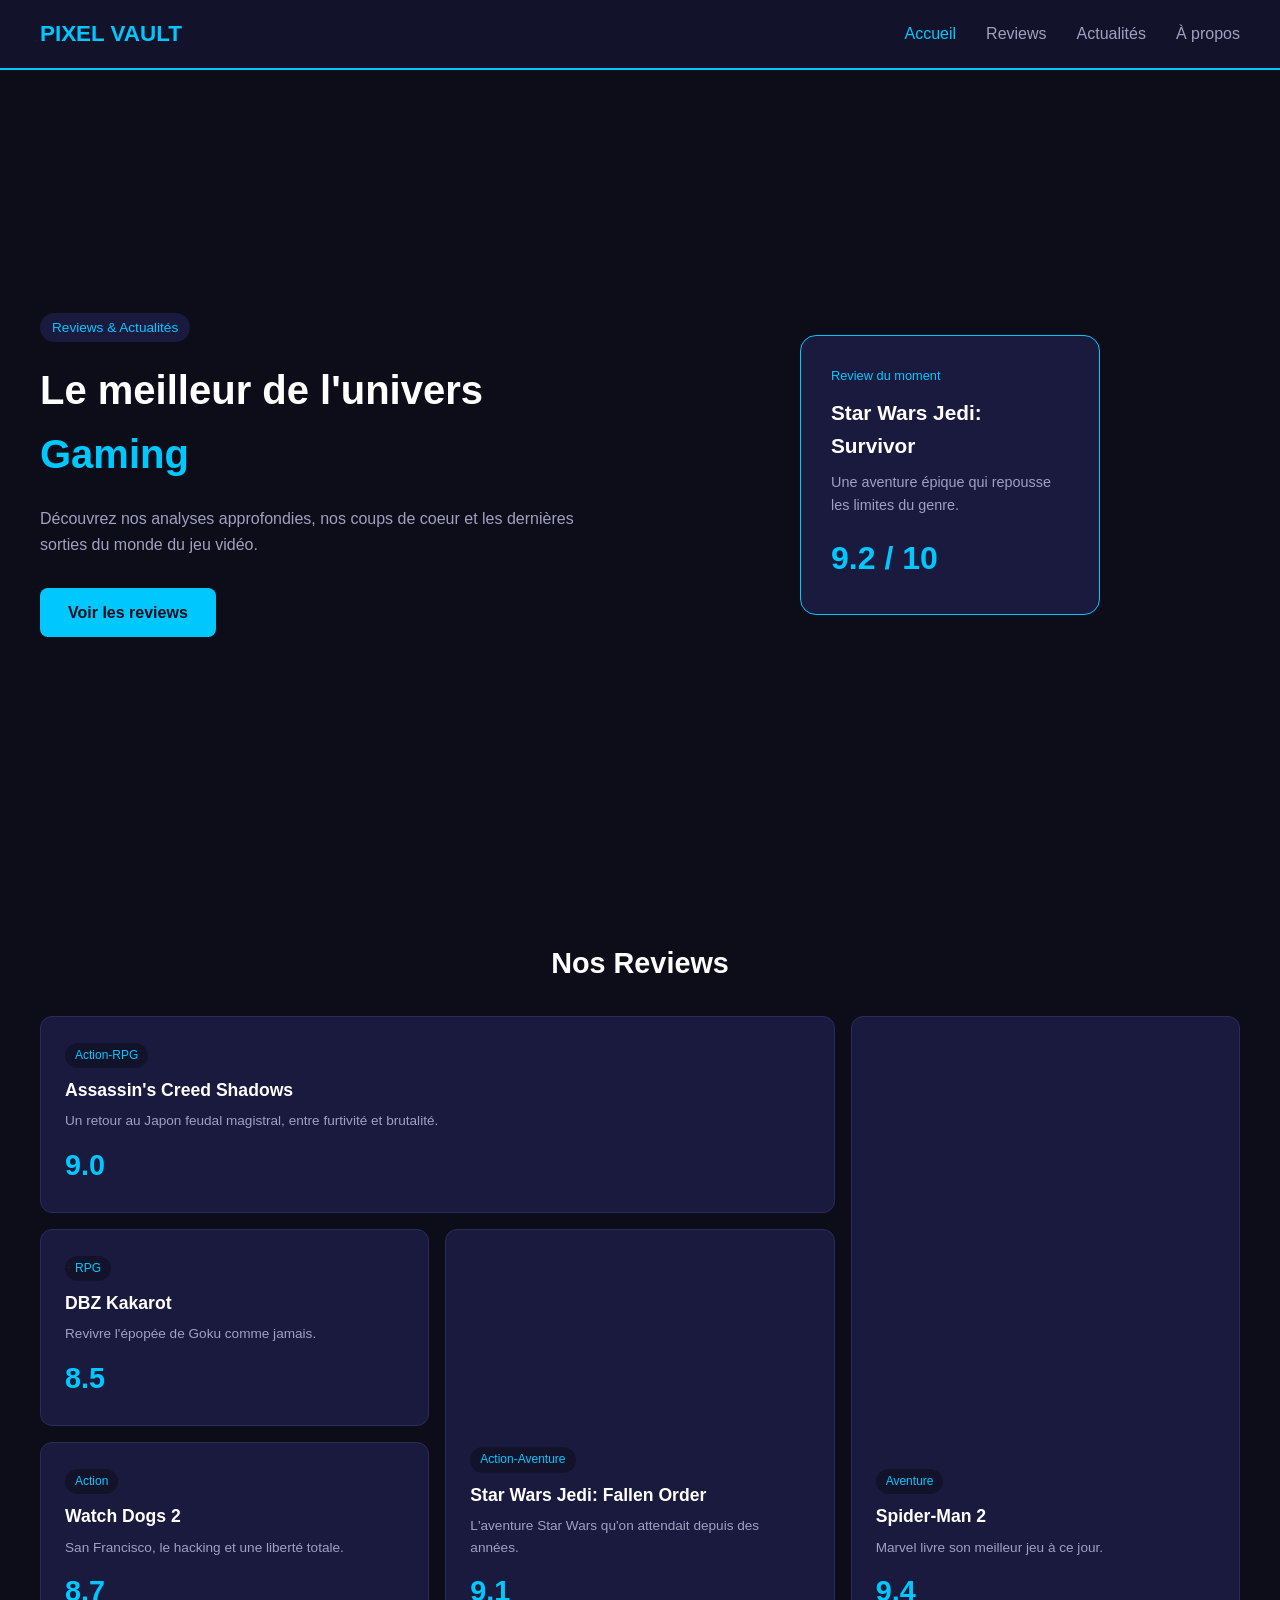
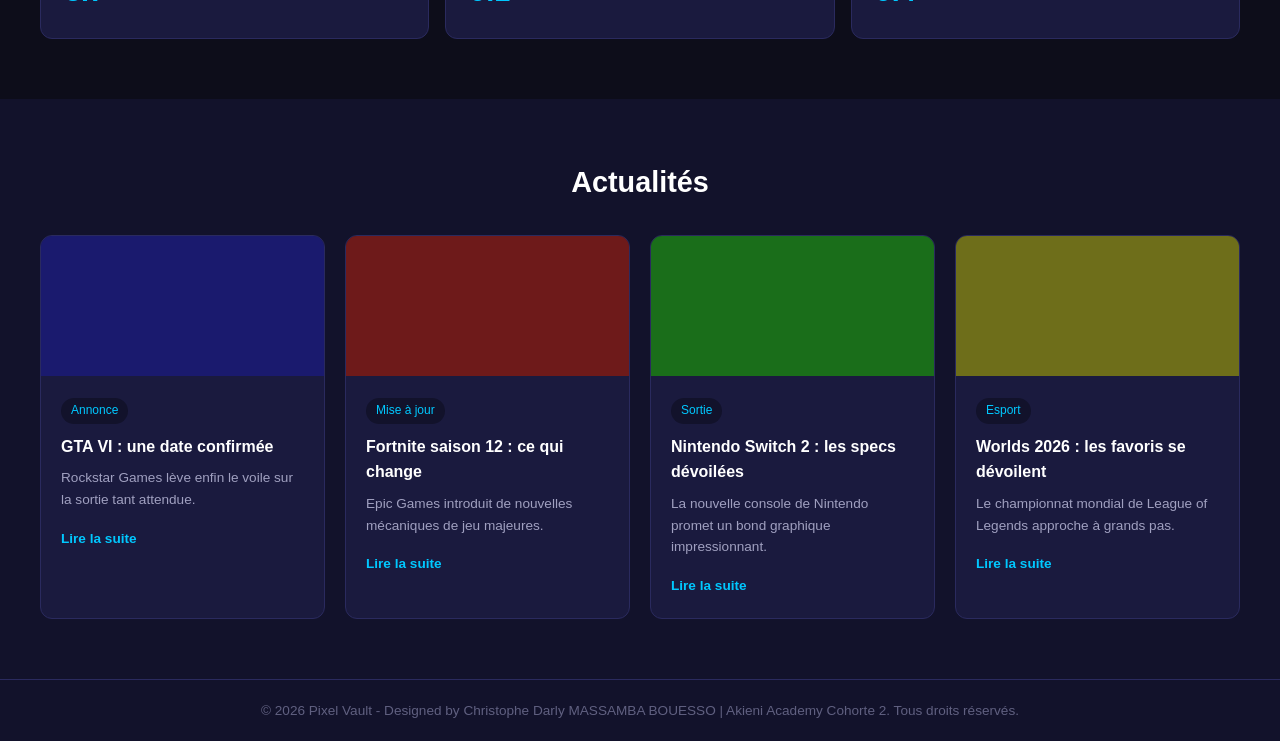
==== index.html @ 510d5bb0 "Ajout du projet Pixel Vault - S4 Layouts Flexbox et Grid" ====
<!DOCTYPE html>
<html lang="fr">
<head>
    <meta charset="UTF-8">
    <meta name="viewport" content="width=device-width, initial-scale=1.0">
    <title>Pixel Vault ~ Reviews & Actualités Jeux Vidéo</title>
    <link rel="stylesheet" href="style.css">
</head>
<body>

    <!-- LIVRABLE 01 : nav bar -->
    <nav class="navbar">
        <div class="nav-logo">PIXEL VAULT</div>
        <ul class="nav-links">
            <li><a href="index.html" class="active">Accueil</a></li>
            <li><a href="index.html#reviews">Reviews</a></li>
            <li><a href="index.html#actualites">Actualités</a></li>
            <li><a href="about.html">À propos</a></li>
        </ul>
    </nav>

    <main>

        <!-- LIVRABLE 05 : SaaS Hero -->
        <section class="hero">
            <div class="hero-text">
                <span class="hero-tag">Reviews & Actualités</span>
                <h1>Le meilleur de l'univers <span class="accent">Gaming</span></h1>
                <p>Découvrez nos analyses approfondies, nos coups de coeur et les dernières sorties du monde du jeu vidéo.</p>
                <a href="index.html#reviews" class="btn-primary">Voir les reviews</a>
            </div>
            <div class="hero-image">
                <div class="hero-card">
                    <div class="hero-card-tag">Review du moment</div>
                    <h3>Star Wars Jedi: Survivor</h3>
                    <p>Une aventure épique qui repousse les limites du genre.</p>
                    <div class="hero-score">9.2 / 10</div>
                </div>
            </div>
        </section>

        <!-- LIVRABLE 03 : Bento Gallery -->
        <section class="bento-section" id="reviews">
            <h2 class="section-title">Nos Reviews</h2>
            <div class="bento-grid">
                <article class="bento-item bento-large">
                    <div class="bento-content">
                        <span class="bento-tag">Action-RPG</span>
                        <h3>Assassin's Creed Shadows</h3>
                        <p>Un retour au Japon feudal magistral, entre furtivité et brutalité.</p>
                        <div class="bento-score">9.0</div>
                    </div>
                </article>
                <article class="bento-item bento-tall">
                    <div class="bento-content">
                        <span class="bento-tag">Aventure</span>
                        <h3>Spider-Man 2</h3>
                        <p>Marvel livre son meilleur jeu à ce jour.</p>
                        <div class="bento-score">9.4</div>
                    </div>
                </article>
                <article class="bento-item">
                    <div class="bento-content">
                        <span class="bento-tag">RPG</span>
                        <h3>DBZ Kakarot</h3>
                        <p>Revivre l'épopée de Goku comme jamais.</p>
                        <div class="bento-score">8.5</div>
                    </div>
                </article>
                <article class="bento-item">
                    <div class="bento-content">
                        <span class="bento-tag">Action</span>
                        <h3>Watch Dogs 2</h3>
                        <p>San Francisco, le hacking et une liberté totale.</p>
                        <div class="bento-score">8.7</div>
                    </div>
                </article>
                <article class="bento-item bento-wide">
                    <div class="bento-content">
                        <span class="bento-tag">Action-Aventure</span>
                        <h3>Star Wars Jedi: Fallen Order</h3>
                        <p>L'aventure Star Wars qu'on attendait depuis des années.</p>
                        <div class="bento-score">9.1</div>
                    </div>
                </article>
            </div>
        </section>

        <!-- LIVRABLE 04 : Card Deck -->
        <section class="cards-section" id="actualites">
            <h2 class="section-title">Actualités</h2>

            <div class="cards-grid">
                <article class="news-card">
                    <div class="news-card-header actu-1"></div>
                    <div class="news-card-body">
                        <span class="news-tag">Annonce</span>
                        <h3>GTA VI : une date confirmée</h3>
                        <p>Rockstar Games lève enfin le voile sur la sortie tant attendue.</p>
                        <a href="#" class="news-link">Lire la suite</a>
                    </div>
                </article>

                <article class="news-card">
                    <div class="news-card-header actu-2"></div>
                    <div class="news-card-body">
                        <span class="news-tag">Mise à jour</span>
                        <h3>Fortnite saison 12 : ce qui change</h3>
                        <p>Epic Games introduit de nouvelles mécaniques de jeu majeures.</p>
                        <a href="#" class="news-link">Lire la suite</a>
                    </div>
                </article>

                <article class="news-card">
                    <div class="news-card-header actu-3"></div>
                    <div class="news-card-body">
                        <span class="news-tag">Sortie</span>
                        <h3>Nintendo Switch 2 : les specs dévoilées</h3>
                        <p>La nouvelle console de Nintendo promet un bond graphique impressionnant.</p>
                        <a href="#" class="news-link">Lire la suite</a>
                    </div>
                </article>

                <article class="news-card">
                    <div class="news-card-header actu-4"></div>
                    <div class="news-card-body">
                        <span class="news-tag">Esport</span>
                        <h3>Worlds 2026 : les favoris se dévoilent</h3>
                        <p>Le championnat mondial de League of Legends approche à grands pas.</p>
                        <a href="#" class="news-link">Lire la suite</a>
                    </div>
                </article>
            </div>
        </section>

    </main>

    <footer class="footer">
        <p>© 2026 Pixel Vault - Designed by Christophe Darly MASSAMBA BOUESSO | Akieni Academy Cohorte 2. Tous droits réservés.</p>
    </footer>

</body>
</html>
---- style.css ----
* {
    margin: 0;
    padding: 0;
    box-sizing: border-box;
}

body {
    font-family: 'Segoe UI', sans-serif;
    background-color: #0d0d1a;
    color: #e0e0e0;
    line-height: 1.6;
}

a {
    text-decoration: none;
    color: inherit;
}

.accent {
    color: #00c8ff;
}

.section-title {
    text-align: center;
    font-size: 1.8rem;
    margin-bottom: 30px;
    color: #ffffff;
}

/* === LIVRABLE 01 : NAVBAR === */
/* Flexbox : les éléments se placent en ligne automatiquement */
.navbar {
    position: sticky; /* still collée en haut quand on scrolle */
    top: 0;
    z-index: 100;
    background-color: #12122b;
    padding: 16px 40px;
    display: flex;
    justify-content: space-between; /* logo à gauche, liens à droite */
    align-items: center; /* centré verticalement */
    border-bottom: 2px solid #00c8ff;
}

.nav-logo {
    font-size: 1.4rem;
    font-weight: 900;
    color: #00c8ff;
}

.nav-links {
    list-style: none;
    display: flex;
    gap: 30px; /* espace entre chaque lien */
}

.nav-links a {
    color: #a0a0c0;
    font-weight: 500;
}

.nav-links a:hover,
.nav-links a.active {
    color: #00c8ff;
}

/* === LIVRABLE 05 : HERO === */
/* Flexbox : texte à gauche, carte à droite */
.hero {
    min-height: 90vh;
    padding: 60px 40px;
    display: flex;
    align-items: center;
    justify-content: space-between;
    gap: 40px;
    flex-wrap: wrap; /* si l'écran est petit, les blocs passent en dessous */
    background-color: #0d0d1a;
}

.hero-text {
    flex: 1; /* prend l'espace disponible */
    min-width: 280px;
}

.hero-tag {
    display: inline-block;
    background-color: #1a1a3e;
    color: #00c8ff;
    padding: 4px 12px;
    border-radius: 20px;
    font-size: 0.85rem;
    margin-bottom: 16px;
}

.hero-text h1 {
    font-size: 2.5rem;
    margin-bottom: 20px;
    color: #ffffff;
}

.hero-text p {
    font-size: 1rem;
    color: #a0a0c0;
    margin-bottom: 30px;
}

.btn-primary {
    display: inline-block;
    background-color: #00c8ff;
    color: #0d0d1a;
    padding: 12px 28px;
    border-radius: 8px;
    font-weight: 700;
}

.btn-primary:hover {
    background-color: #00a8d8;
}

.hero-image {
    flex: 1;
    min-width: 260px;
    display: flex;
    justify-content: center;
}

.hero-card {
    background-color: #1a1a3e;
    border: 1px solid #00c8ff;
    border-radius: 16px;
    padding: 30px;
    width: 300px;
}

.hero-card-tag {
    color: #00c8ff;
    font-size: 0.8rem;
    margin-bottom: 10px;
}

.hero-card h3 {
    font-size: 1.3rem;
    color: #ffffff;
    margin-bottom: 8px;
}

.hero-card p {
    color: #a0a0c0;
    font-size: 0.9rem;
    margin-bottom: 16px;
}

.hero-score {
    font-size: 2rem;
    font-weight: 900;
    color: #00c8ff;
}

/* === LIVRABLE 03 : BENTO GALLERY === */
.bento-section {
    padding: 60px 40px;
}

.bento-grid {
    display: grid;
    grid-template-columns: repeat(3, 1fr); /* 3 colonnes égales */
    gap: 16px;
    grid-template-areas:
        "large large tall"
        "small1 wide  tall"
        "small2 wide  tall";
}

.bento-item {
    background-color: #1a1a3e;
    border-radius: 12px;
    border: 1px solid #2a2a5e;
    padding: 24px;
    min-height: 160px;
    display: flex;
    align-items: flex-end; /* contenu collé en bas de la carte */
}

/* Chaque item occupe la zone qui lui est assignée */
.bento-large  { grid-area: large; }
.bento-tall   { grid-area: tall; }
.bento-wide   { grid-area: wide; }
.bento-grid .bento-item:nth-child(3) { grid-area: small1; }
.bento-grid .bento-item:nth-child(4) { grid-area: small2; }

.bento-content { width: 100%; }

.bento-tag {
    display: inline-block;
    background-color: #12122b;
    color: #00c8ff;
    padding: 3px 10px;
    border-radius: 20px;
    font-size: 0.75rem;
    margin-bottom: 8px;
}

.bento-content h3 {
    color: #ffffff;
    font-size: 1.1rem;
    margin-bottom: 6px;
}

.bento-content p {
    color: #a0a0c0;
    font-size: 0.85rem;
    margin-bottom: 10px;
}

.bento-score {
    font-size: 1.8rem;
    font-weight: 900;
    color: #00c8ff;
}

/* === LIVRABLE 04 : CARD DECK === */
.cards-section {
    padding: 60px 40px;
    background-color: #12122b;
}

.cards-grid {
    display: grid;
    grid-template-columns: repeat(auto-fit, minmax(240px, 1fr));
    gap: 20px;
}

.news-card {
    background-color: #1a1a3e;
    border-radius: 12px;
    overflow: hidden;
    border: 1px solid #2a2a5e;
}

.news-card:hover {
    border-color: #00c8ff;
}

.news-card-header {
    height: 140px;
    background-color: #0d0d2e;
}

.actu-1 { background-color: #1a1a6e; }
.actu-2 { background-color: #6e1a1a; }
.actu-3 { background-color: #1a6e1a; }
.actu-4 { background-color: #6e6e1a; }

.news-card-body { padding: 20px; }

.news-tag {
    display: inline-block;
    background-color: #12122b;
    color: #00c8ff;
    padding: 3px 10px;
    border-radius: 20px;
    font-size: 0.75rem;
    margin-bottom: 10px;
}

.news-card-body h3 {
    color: #ffffff;
    font-size: 1rem;
    margin-bottom: 8px;
}

.news-card-body p {
    color: #a0a0c0;
    font-size: 0.85rem;
    margin-bottom: 14px;
}

.news-link {
    color: #00c8ff;
    font-size: 0.85rem;
    font-weight: 600;
}

/* === FOOTER === */
.footer {
    background-color: #12122b;
    color: #606080;
    text-align: center;
    padding: 20px;
    font-size: 0.85rem;
    border-top: 1px solid #2a2a5e;
}

/* === LIVRABLE 02 : HOLY GRAIL === */
/* Grid : header, corps (3 colonnes), footer */
.holy-grail {
    display: grid;
    grid-template-rows: auto 1fr auto; /* header, contenu, footer */
    min-height: 100vh;
}

.hg-header {
    background-color: #12122b;
    padding: 40px;
    text-align: center;
    border-bottom: 2px solid #00c8ff;
}

.hg-header h1 {
    font-size: 2rem;
    color: #ffffff;
    margin-bottom: 8px;
}

.hg-header p { color: #a0a0c0; }

.hg-body {
    display: grid;
    grid-template-columns: 200px 1fr 200px; /* sidebar | contenu | sidebar */
}

.hg-sidebar-left,
.hg-sidebar-right {
    background-color: #12122b;
    padding: 30px 20px;
}

.hg-sidebar-left {
    border-right: 1px solid #2a2a5e;
}

.hg-sidebar-right {
    border-left: 1px solid #2a2a5e;
}

.hg-sidebar-left h3,
.hg-sidebar-right h3 {
    color: #00c8ff;
    font-size: 0.85rem;
    margin-bottom: 12px;
    margin-top: 20px;
}

.hg-sidebar-left h3:first-child,
.hg-sidebar-right h3:first-child {
    margin-top: 0;
}

.hg-sidebar-left ul,
.hg-sidebar-right ul {
    list-style: none;
}

.hg-sidebar-left li,
.hg-sidebar-right li {
    padding: 6px 0;
    color: #a0a0c0;
    font-size: 0.9rem;
    border-bottom: 1px solid #2a2a5e;
}

.hg-sidebar-left a:hover,
.hg-sidebar-right a:hover {
    color: #00c8ff;
}

.hg-main { padding: 40px; }

.hg-main h2 {
    color: #ffffff;
    font-size: 1.3rem;
    margin-bottom: 12px;
    margin-top: 30px;
    border-left: 3px solid #00c8ff;
    padding-left: 12px;
}

.hg-main h2:first-child { margin-top: 0; }

.hg-main p {
    color: #a0a0c0;
    margin-bottom: 16px;
}

.hg-footer {
    background-color: #12122b;
    color: #606080;
    text-align: center;
    padding: 20px;
    font-size: 0.85rem;
    border-top: 1px solid #2a2a5e;
}
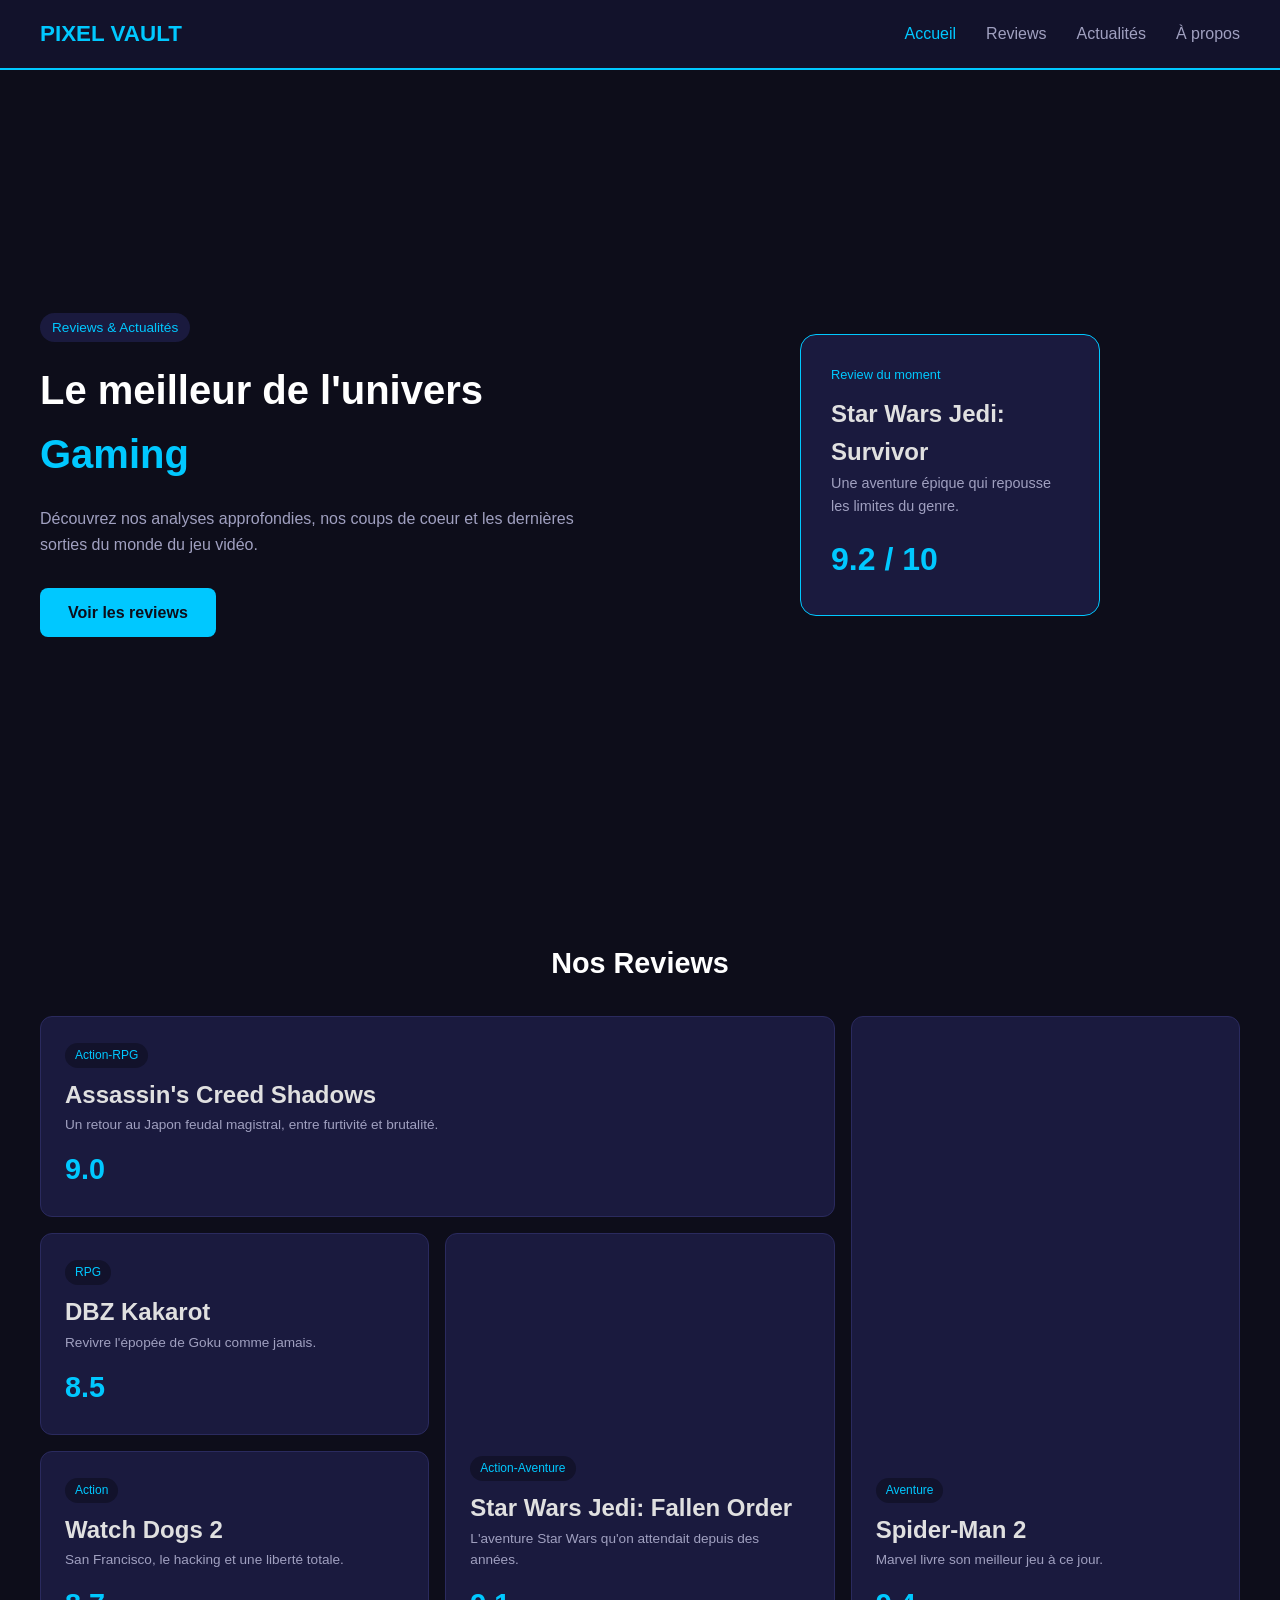
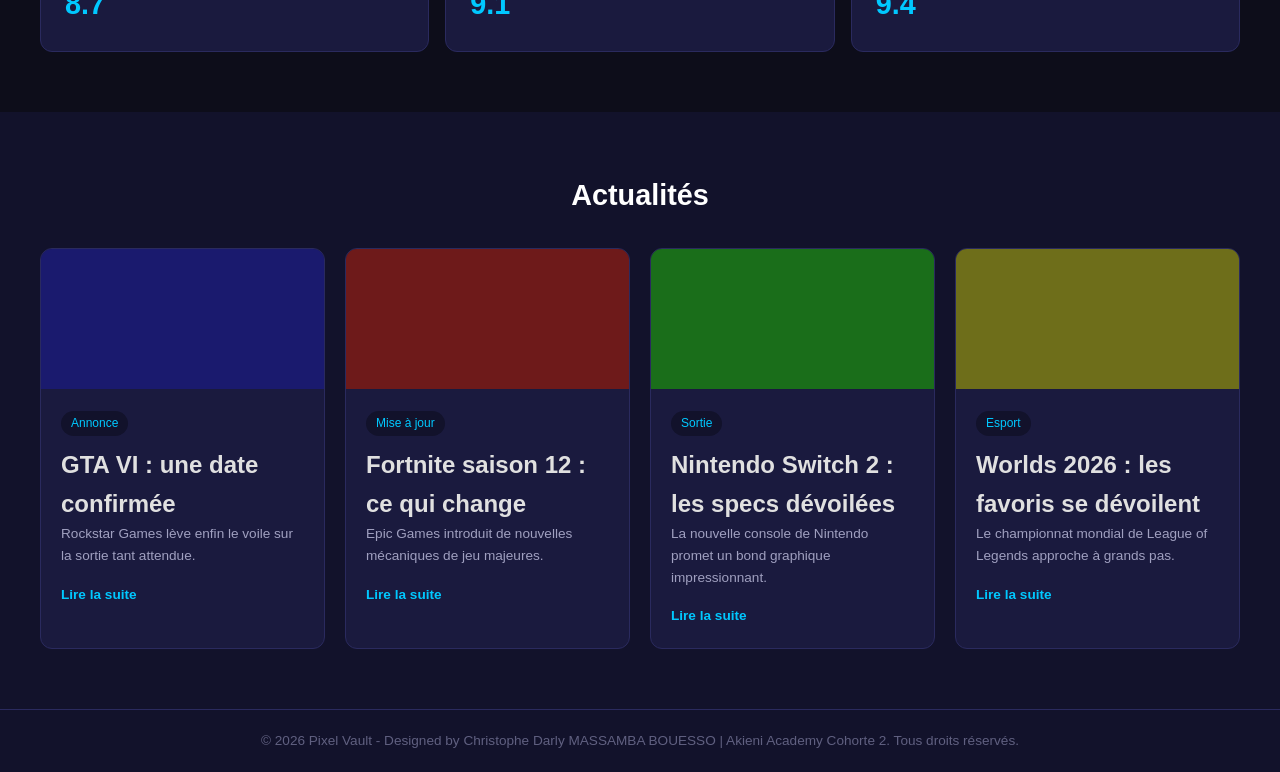
==== commit 78d3af2f: "fix: skipping heading level" ====
--- a/index.html
+++ b/index.html
@@ -32,7 +32,7 @@
             <div class="hero-image">
                 <div class="hero-card">
                     <div class="hero-card-tag">Review du moment</div>
-                    <h3>Star Wars Jedi: Survivor</h3>
+                    <h2>Star Wars Jedi: Survivor</h2>
                     <p>Une aventure épique qui repousse les limites du genre.</p>
                     <div class="hero-score">9.2 / 10</div>
                 </div>
@@ -46,7 +46,7 @@
                 <article class="bento-item bento-large">
                     <div class="bento-content">
                         <span class="bento-tag">Action-RPG</span>
-                        <h3>Assassin's Creed Shadows</h3>
+                        <h2>Assassin's Creed Shadows</h2>
                         <p>Un retour au Japon feudal magistral, entre furtivité et brutalité.</p>
                         <div class="bento-score">9.0</div>
                     </div>
@@ -54,7 +54,7 @@
                 <article class="bento-item bento-tall">
                     <div class="bento-content">
                         <span class="bento-tag">Aventure</span>
-                        <h3>Spider-Man 2</h3>
+                        <h2>Spider-Man 2</h2>
                         <p>Marvel livre son meilleur jeu à ce jour.</p>
                         <div class="bento-score">9.4</div>
                     </div>
@@ -62,7 +62,7 @@
                 <article class="bento-item">
                     <div class="bento-content">
                         <span class="bento-tag">RPG</span>
-                        <h3>DBZ Kakarot</h3>
+                        <h2>DBZ Kakarot</h2>
                         <p>Revivre l'épopée de Goku comme jamais.</p>
                         <div class="bento-score">8.5</div>
                     </div>
@@ -70,7 +70,7 @@
                 <article class="bento-item">
                     <div class="bento-content">
                         <span class="bento-tag">Action</span>
-                        <h3>Watch Dogs 2</h3>
+                        <h2>Watch Dogs 2</h2>
                         <p>San Francisco, le hacking et une liberté totale.</p>
                         <div class="bento-score">8.7</div>
                     </div>
@@ -78,7 +78,7 @@
                 <article class="bento-item bento-wide">
                     <div class="bento-content">
                         <span class="bento-tag">Action-Aventure</span>
-                        <h3>Star Wars Jedi: Fallen Order</h3>
+                        <h2>Star Wars Jedi: Fallen Order</h2>
                         <p>L'aventure Star Wars qu'on attendait depuis des années.</p>
                         <div class="bento-score">9.1</div>
                     </div>
@@ -95,7 +95,7 @@
                     <div class="news-card-header actu-1"></div>
                     <div class="news-card-body">
                         <span class="news-tag">Annonce</span>
-                        <h3>GTA VI : une date confirmée</h3>
+                        <h2>GTA VI : une date confirmée</h2>
                         <p>Rockstar Games lève enfin le voile sur la sortie tant attendue.</p>
                         <a href="#" class="news-link">Lire la suite</a>
                     </div>
@@ -105,7 +105,7 @@
                     <div class="news-card-header actu-2"></div>
                     <div class="news-card-body">
                         <span class="news-tag">Mise à jour</span>
-                        <h3>Fortnite saison 12 : ce qui change</h3>
+                        <h2>Fortnite saison 12 : ce qui change</h2>
                         <p>Epic Games introduit de nouvelles mécaniques de jeu majeures.</p>
                         <a href="#" class="news-link">Lire la suite</a>
                     </div>
@@ -115,7 +115,7 @@
                     <div class="news-card-header actu-3"></div>
                     <div class="news-card-body">
                         <span class="news-tag">Sortie</span>
-                        <h3>Nintendo Switch 2 : les specs dévoilées</h3>
+                        <h2>Nintendo Switch 2 : les specs dévoilées</h2>
                         <p>La nouvelle console de Nintendo promet un bond graphique impressionnant.</p>
                         <a href="#" class="news-link">Lire la suite</a>
                     </div>
@@ -125,7 +125,7 @@
                     <div class="news-card-header actu-4"></div>
                     <div class="news-card-body">
                         <span class="news-tag">Esport</span>
-                        <h3>Worlds 2026 : les favoris se dévoilent</h3>
+                        <h2>Worlds 2026 : les favoris se dévoilent</h2>
                         <p>Le championnat mondial de League of Legends approche à grands pas.</p>
                         <a href="#" class="news-link">Lire la suite</a>
                     </div>
